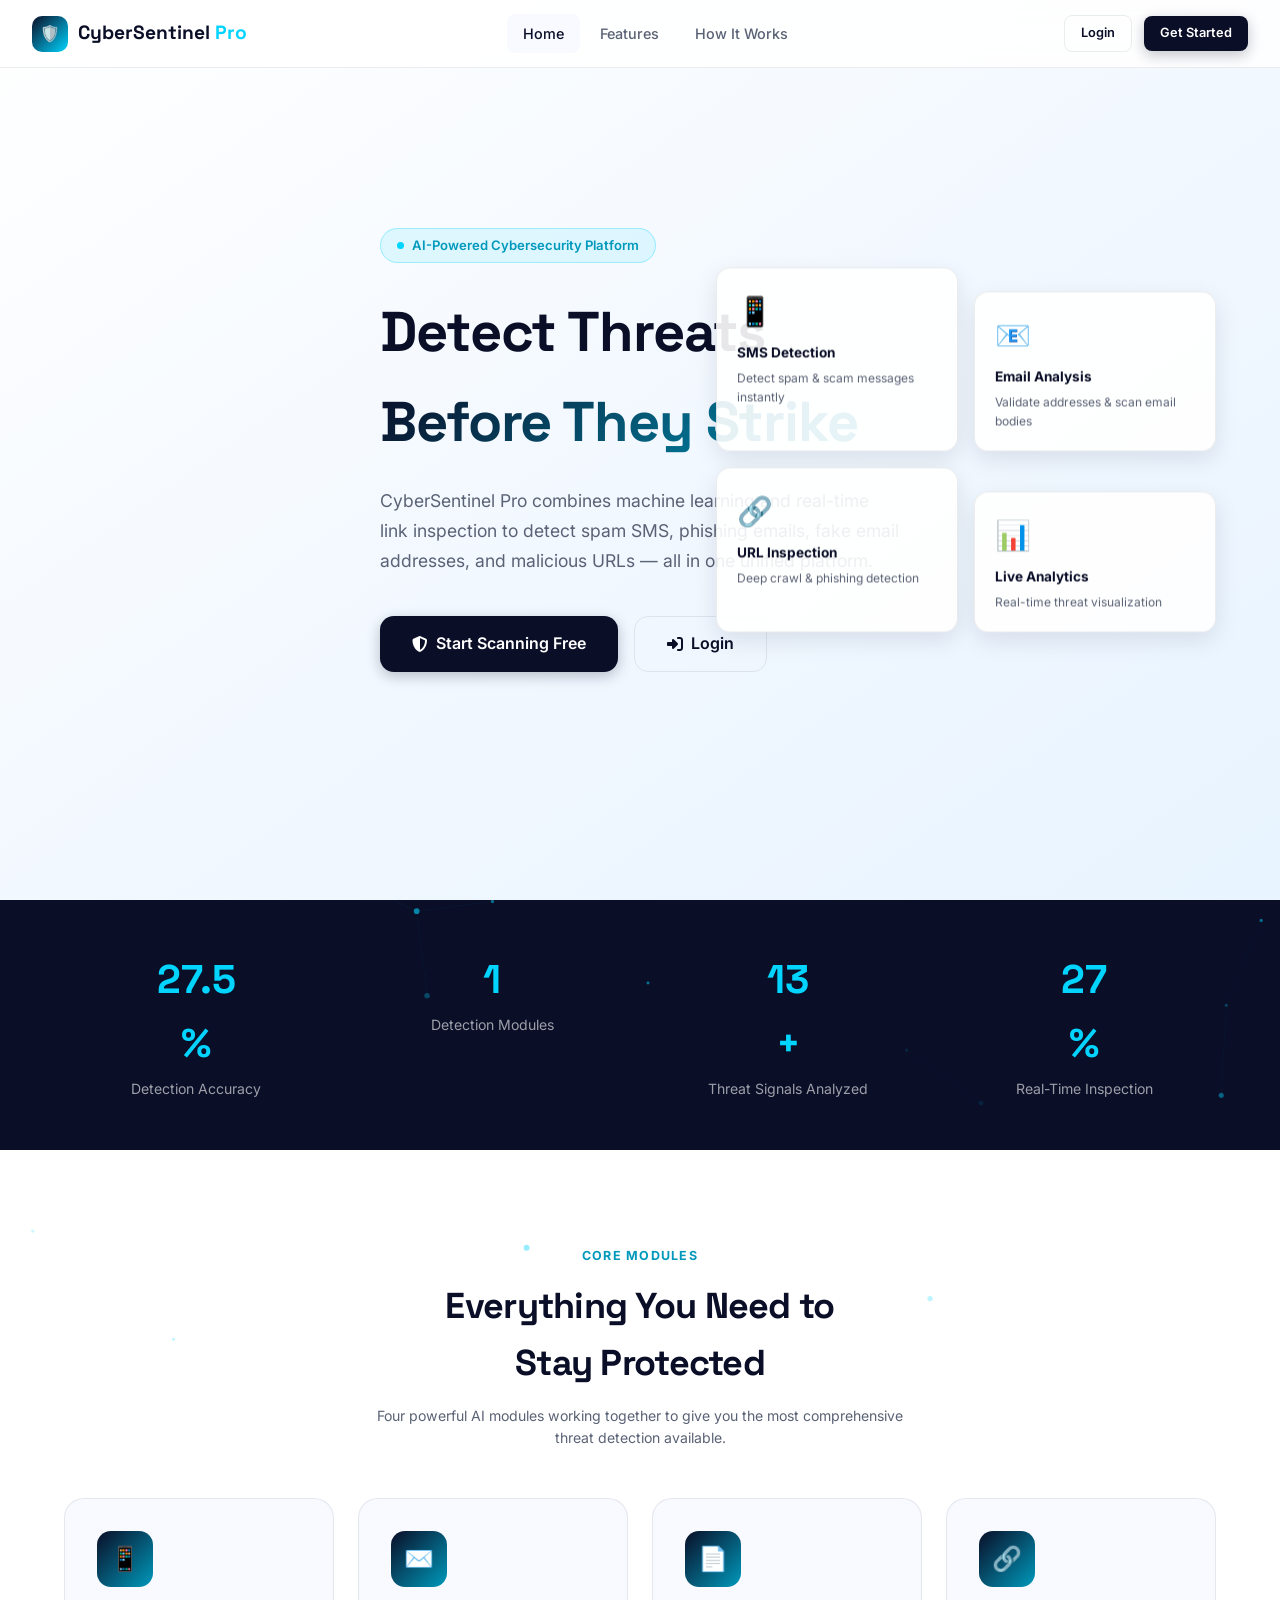
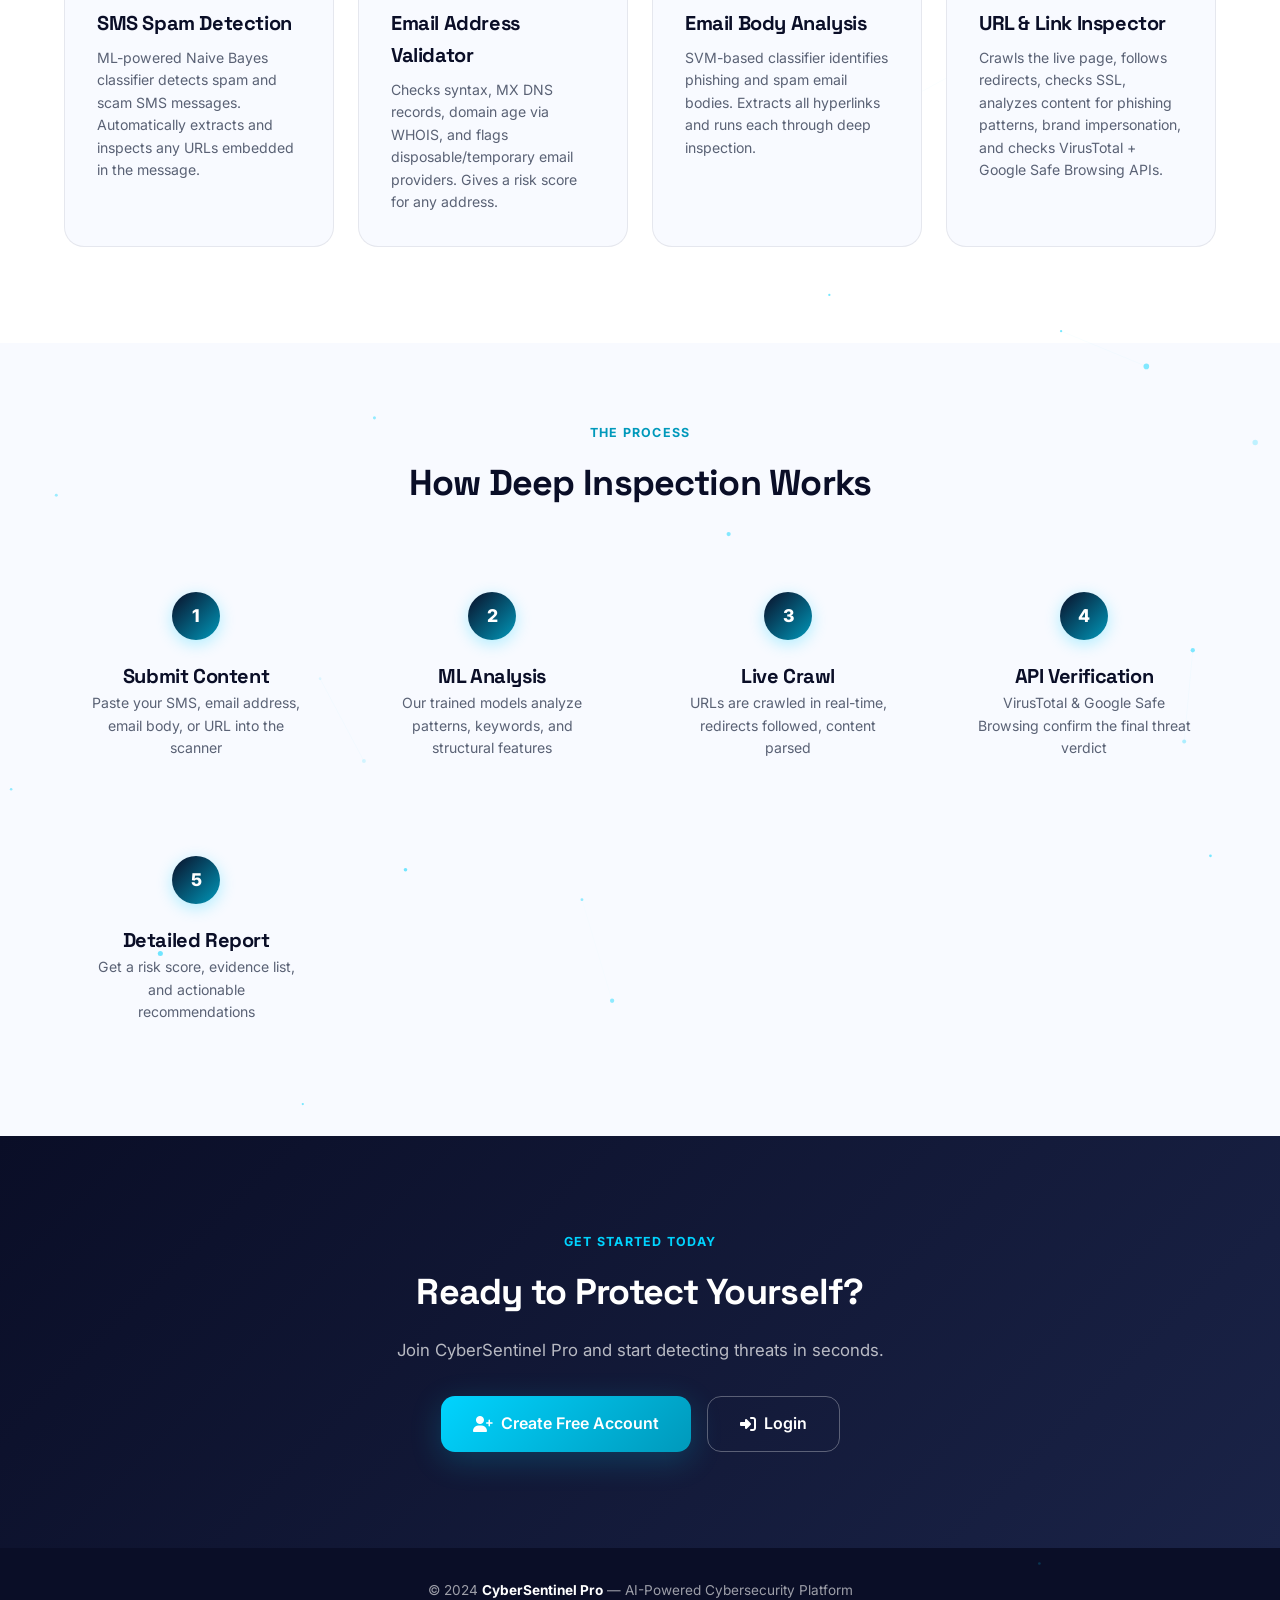
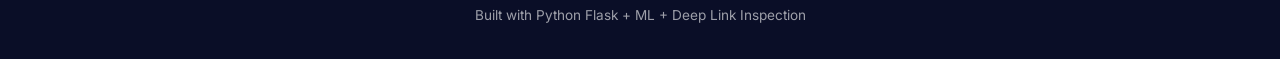
==== frontend/index.html @ 4f2b7bd3 "Secure configuration and remove hardcoded API keys" ====
<!DOCTYPE html>
<html lang="en">
<head>
  <meta charset="UTF-8">
  <meta name="viewport" content="width=device-width, initial-scale=1.0">
  <title>CyberSentinel Pro — AI-Powered Threat Detection</title>
  <link rel="stylesheet" href="assets/css/main.css">
  <link rel="stylesheet" href="https://cdnjs.cloudflare.com/ajax/libs/font-awesome/6.5.0/css/all.min.css">
  <style>
    /* ── Hero ── */
    .hero {
      position: relative;
      min-height: 100vh;
      display: flex;
      align-items: center;
      overflow: hidden;
      background: linear-gradient(145deg, #fff 0%, #f0f7ff 60%, #e8f4ff 100%);
    }
    .hero-content {
      position: relative;
      z-index: 1;
      max-width: 680px;
    }
    .hero-badge {
      display: inline-flex;
      align-items: center;
      gap: 8px;
      padding: 6px 16px;
      background: rgba(0,212,255,0.1);
      border: 1px solid rgba(0,212,255,0.3);
      border-radius: 100px;
      font-size: 0.82rem;
      font-weight: 600;
      color: var(--blue-dark);
      margin-bottom: 1.5rem;
      animation: fadeInDown 0.6s ease;
    }
    .hero-badge .dot {
      width: 7px; height: 7px;
      background: var(--blue);
      border-radius: 50%;
      animation: dotPulse 1.5s ease-in-out infinite;
    }
    @keyframes dotPulse {
      0%, 100% { transform: scale(1); opacity: 1; }
      50% { transform: scale(1.5); opacity: 0.6; }
    }
    .hero h1 {
      margin-bottom: 1.25rem;
      animation: fadeInUp 0.7s ease 0.1s both;
    }
    .hero-sub {
      font-size: 1.1rem;
      color: var(--text-secondary);
      max-width: 520px;
      margin-bottom: 2.5rem;
      line-height: 1.7;
      animation: fadeInUp 0.7s ease 0.2s both;
    }
    .hero-actions {
      display: flex;
      gap: 1rem;
      flex-wrap: wrap;
      animation: fadeInUp 0.7s ease 0.3s both;
    }
    .hero-visual {
      position: absolute;
      right: -5%;
      top: 50%;
      transform: translateY(-50%);
      width: 50%;
      max-width: 600px;
      z-index: 0;
      opacity: 0.06;
    }
    .hero-float {
      position: absolute;
      right: 5%;
      top: 50%;
      transform: translateY(-50%);
      width: 45%;
      max-width: 500px;
      display: grid;
      grid-template-columns: 1fr 1fr;
      gap: 1rem;
      z-index: 1;
      animation: fadeInRight 0.8s ease 0.4s both;
    }
    .hero-card {
      background: rgba(255,255,255,0.9);
      backdrop-filter: blur(10px);
      border: 1px solid var(--border-soft);
      border-radius: var(--radius-md);
      padding: 1.25rem;
      box-shadow: var(--shadow-md);
      transition: transform 0.4s ease;
    }
    .hero-card:hover { transform: translateY(-6px); }
    .hero-card:nth-child(even) { margin-top: 1.5rem; }
    .hero-card-icon { font-size: 1.8rem; margin-bottom: 0.5rem; }
    .hero-card-title { font-size: 0.85rem; font-weight: 700; margin-bottom: 0.25rem; }
    .hero-card-desc { font-size: 0.75rem; color: var(--text-secondary); }

    /* ── Features ── */
    .section-label {
      font-size: 0.78rem;
      font-weight: 700;
      letter-spacing: 0.1em;
      text-transform: uppercase;
      color: var(--blue-dark);
      margin-bottom: 0.75rem;
    }
    .features { padding: 6rem 0; }
    .features-grid {
      display: grid;
      grid-template-columns: repeat(auto-fit, minmax(260px, 1fr));
      gap: 1.5rem;
      margin-top: 3rem;
    }
    .feature-card {
      padding: 2rem;
      border-radius: var(--radius-lg);
      border: 1px solid var(--border-soft);
      background: var(--bg-card);
      transition: all var(--transition);
      position: relative;
      overflow: hidden;
    }
    .feature-card::before {
      content: '';
      position: absolute;
      top: 0; left: 0; right: 0;
      height: 3px;
      background: linear-gradient(90deg, var(--navy), var(--blue));
      transform: scaleX(0);
      transition: transform var(--transition);
    }
    .feature-card:hover::before { transform: scaleX(1); }
    .feature-card:hover { transform: translateY(-6px); box-shadow: var(--shadow-lg); }
    .feature-icon {
      width: 56px; height: 56px;
      border-radius: var(--radius-md);
      background: linear-gradient(135deg, var(--navy), var(--blue-dark));
      display: flex; align-items: center; justify-content: center;
      font-size: 1.5rem;
      margin-bottom: 1.25rem;
      color: #fff;
    }

    /* ── Stats bar ── */
    .stats-bar {
      background: var(--navy);
      color: #fff;
      padding: 3rem 0;
    }
    .stats-row {
      display: grid;
      grid-template-columns: repeat(auto-fit, minmax(200px, 1fr));
      gap: 2rem;
      text-align: center;
    }
    .stats-row .num {
      font-size: 2.5rem;
      font-family: 'Space Grotesk', sans-serif;
      font-weight: 800;
      color: var(--blue);
      display: block;
    }
    .stats-row .lbl { font-size: 0.88rem; color: rgba(255,255,255,0.6); }

    /* ── How it works ── */
    .how-it-works { padding: 5rem 0; background: var(--bg-card); }
    .steps {
      display: grid;
      grid-template-columns: repeat(auto-fit, minmax(220px, 1fr));
      gap: 2rem;
      margin-top: 3rem;
      counter-reset: steps;
    }
    .step {
      text-align: center;
      padding: 2rem 1.5rem;
      position: relative;
    }
    .step-num {
      width: 48px; height: 48px;
      border-radius: 50%;
      background: linear-gradient(135deg, var(--navy), var(--blue-dark));
      color: #fff;
      font-size: 1.1rem;
      font-weight: 800;
      display: flex; align-items: center; justify-content: center;
      margin: 0 auto 1.25rem;
      box-shadow: 0 4px 16px rgba(0,212,255,0.3);
    }

    /* ── CTA ── */
    .cta-section {
      padding: 6rem 0;
      text-align: center;
      position: relative;
      overflow: hidden;
    }
    .cta-bg {
      position: absolute;
      inset: 0;
      background: linear-gradient(135deg, var(--navy) 0%, #1a2347 100%);
    }
    .cta-section .container { position: relative; z-index: 1; color: #fff; }
    .cta-section h2 { color: #fff; }
    .cta-section p { color: rgba(255,255,255,0.7); font-size: 1.05rem; margin: 1rem 0 2rem; }

    /* ── Footer ── */
    footer {
      background: var(--navy);
      color: rgba(255,255,255,0.6);
      padding: 2rem 0;
      text-align: center;
      font-size: 0.85rem;
    }
    footer strong { color: #fff; }

    @keyframes fadeInDown { from { opacity: 0; transform: translateY(-20px); } to { opacity: 1; transform: translateY(0); } }
    @keyframes fadeInUp { from { opacity: 0; transform: translateY(20px); } to { opacity: 1; transform: translateY(0); } }
    @keyframes fadeInRight { from { opacity: 0; transform: translate(40px, -50%); } to { opacity: 1; transform: translate(0, -50%); } }
  </style>
</head>
<body>

<!-- Navigation -->
<nav class="navbar" id="navbar">
  <div class="nav-logo">
    <div class="logo-icon">🛡️</div>
    <span>CyberSentinel <span style="color:var(--blue)">Pro</span></span>
  </div>
  <div class="nav-links">
    <a href="index.html" class="nav-link active">Home</a>
    <a href="#features" class="nav-link">Features</a>
    <a href="#how" class="nav-link">How It Works</a>
  </div>
  <div class="nav-actions" id="nav-actions">
    <a href="login.html" class="btn btn-outline btn-sm">Login</a>
    <a href="register.html" class="btn btn-primary btn-sm">Get Started</a>
  </div>
</nav>

<!-- Canvas for particles -->
<canvas id="particles-canvas"></canvas>

<!-- HERO -->
<section class="hero">
  <div class="container">
    <div class="hero-content">
      <div class="hero-badge">
        <span class="dot"></span>
        AI-Powered Cybersecurity Platform
      </div>
      <h1>
        Detect Threats<br>
        <span class="gradient-text">Before They Strike</span>
      </h1>
      <p class="hero-sub">
        CyberSentinel Pro combines machine learning and real-time link inspection to detect spam SMS, phishing emails, fake email addresses, and malicious URLs — all in one unified platform.
      </p>
      <div class="hero-actions">
        <a href="register.html" class="btn btn-primary btn-lg btn-ripple">
          <i class="fas fa-shield-halved"></i> Start Scanning Free
        </a>
        <a href="login.html" class="btn btn-outline btn-lg">
          <i class="fas fa-sign-in-alt"></i> Login
        </a>
      </div>
    </div>
    <div class="hero-float">
      <div class="hero-card reveal">
        <div class="hero-card-icon">📱</div>
        <div class="hero-card-title">SMS Detection</div>
        <div class="hero-card-desc">Detect spam & scam messages instantly</div>
      </div>
      <div class="hero-card reveal reveal-delay-1">
        <div class="hero-card-icon">📧</div>
        <div class="hero-card-title">Email Analysis</div>
        <div class="hero-card-desc">Validate addresses & scan email bodies</div>
      </div>
      <div class="hero-card reveal reveal-delay-2">
        <div class="hero-card-icon">🔗</div>
        <div class="hero-card-title">URL Inspection</div>
        <div class="hero-card-desc">Deep crawl & phishing detection</div>
      </div>
      <div class="hero-card reveal reveal-delay-3">
        <div class="hero-card-icon">📊</div>
        <div class="hero-card-title">Live Analytics</div>
        <div class="hero-card-desc">Real-time threat visualization</div>
      </div>
    </div>
  </div>
</section>

<!-- STATS BAR -->
<div class="stats-bar">
  <div class="container">
    <div class="stats-row">
      <div>
        <span class="num counter" data-target="99.8">0</span><span class="num">%</span>
        <span class="lbl">Detection Accuracy</span>
      </div>
      <div>
        <span class="num counter" data-target="4">0</span>
        <span class="lbl">Detection Modules</span>
      </div>
      <div>
        <span class="num counter" data-target="50">0</span><span class="num">+</span>
        <span class="lbl">Threat Signals Analyzed</span>
      </div>
      <div>
        <span class="num counter" data-target="100">0</span><span class="num">%</span>
        <span class="lbl">Real-Time Inspection</span>
      </div>
    </div>
  </div>
</div>

<!-- FEATURES -->
<section class="features" id="features">
  <div class="container">
    <div class="text-center">
      <div class="section-label">Core Modules</div>
      <h2>Everything You Need to<br>Stay Protected</h2>
      <p class="text-muted mt-2" style="max-width:560px;margin:0.75rem auto 0;">Four powerful AI modules working together to give you the most comprehensive threat detection available.</p>
    </div>
    <div class="features-grid">
      <div class="feature-card reveal">
        <div class="feature-icon">📱</div>
        <h3>SMS Spam Detection</h3>
        <p class="text-muted mt-1">ML-powered Naive Bayes classifier detects spam and scam SMS messages. Automatically extracts and inspects any URLs embedded in the message.</p>
      </div>
      <div class="feature-card reveal reveal-delay-1">
        <div class="feature-icon">✉️</div>
        <h3>Email Address Validator</h3>
        <p class="text-muted mt-1">Checks syntax, MX DNS records, domain age via WHOIS, and flags disposable/temporary email providers. Gives a risk score for any address.</p>
      </div>
      <div class="feature-card reveal reveal-delay-2">
        <div class="feature-icon">📄</div>
        <h3>Email Body Analysis</h3>
        <p class="text-muted mt-1">SVM-based classifier identifies phishing and spam email bodies. Extracts all hyperlinks and runs each through deep inspection.</p>
      </div>
      <div class="feature-card reveal reveal-delay-3">
        <div class="feature-icon">🔗</div>
        <h3>URL & Link Inspector</h3>
        <p class="text-muted mt-1">Crawls the live page, follows redirects, checks SSL, analyzes content for phishing patterns, brand impersonation, and checks VirusTotal + Google Safe Browsing APIs.</p>
      </div>
    </div>
  </div>
</section>

<!-- HOW IT WORKS -->
<section class="how-it-works" id="how">
  <div class="container">
    <div class="text-center">
      <div class="section-label">The Process</div>
      <h2>How Deep Inspection Works</h2>
    </div>
    <div class="steps">
      <div class="step reveal">
        <div class="step-num">1</div>
        <h3>Submit Content</h3>
        <p class="text-muted">Paste your SMS, email address, email body, or URL into the scanner</p>
      </div>
      <div class="step reveal reveal-delay-1">
        <div class="step-num">2</div>
        <h3>ML Analysis</h3>
        <p class="text-muted">Our trained models analyze patterns, keywords, and structural features</p>
      </div>
      <div class="step reveal reveal-delay-2">
        <div class="step-num">3</div>
        <h3>Live Crawl</h3>
        <p class="text-muted">URLs are crawled in real-time, redirects followed, content parsed</p>
      </div>
      <div class="step reveal reveal-delay-3">
        <div class="step-num">4</div>
        <h3>API Verification</h3>
        <p class="text-muted">VirusTotal & Google Safe Browsing confirm the final threat verdict</p>
      </div>
      <div class="step reveal reveal-delay-4">
        <div class="step-num">5</div>
        <h3>Detailed Report</h3>
        <p class="text-muted">Get a risk score, evidence list, and actionable recommendations</p>
      </div>
    </div>
  </div>
</section>

<!-- CTA -->
<section class="cta-section">
  <div class="cta-bg"></div>
  <div class="container">
    <div class="section-label" style="color:var(--blue);">Get Started Today</div>
    <h2>Ready to Protect Yourself?</h2>
    <p>Join CyberSentinel Pro and start detecting threats in seconds.</p>
    <div style="display:flex;gap:1rem;justify-content:center;flex-wrap:wrap;">
      <a href="register.html" class="btn btn-blue btn-lg btn-ripple">
        <i class="fas fa-user-plus"></i> Create Free Account
      </a>
      <a href="login.html" class="btn btn-outline btn-lg" style="border-color:rgba(255,255,255,0.3);color:#fff;">
        <i class="fas fa-sign-in-alt"></i> Login
      </a>
    </div>
  </div>
</section>

<!-- Footer -->
<footer>
  <div class="container">
    <p>© 2024 <strong>CyberSentinel Pro</strong> — AI-Powered Cybersecurity Platform</p>
    <p style="margin-top:4px;">Built with Python Flask + ML + Deep Link Inspection</p>
  </div>
</footer>

<!-- Toast Container -->
<div id="toast-container"></div>

<script src="assets/js/auth.js"></script>
<script src="assets/js/animations.js"></script>
<script>
  // Counter animation
  function animateCounter(el) {
    const target = parseFloat(el.dataset.target);
    const duration = 1800;
    const step = target / (duration / 16);
    let current = 0;
    const timer = setInterval(() => {
      current += step;
      if (current >= target) { current = target; clearInterval(timer); }
      el.textContent = Number.isInteger(target) ? Math.floor(current) : current.toFixed(1);
    }, 16);
  }
  const counters = document.querySelectorAll('.counter');
  const observer = new IntersectionObserver(entries => {
    entries.forEach(e => { if (e.isIntersecting) { animateCounter(e.target); observer.unobserve(e.target); } });
  }, { threshold: 0.5 });
  counters.forEach(c => observer.observe(c));

  // Update nav based on auth
  const uta = document.getElementById('nav-actions');
  const utoken = localStorage.getItem('Utoken');
  const atoken = localStorage.getItem('Atoken');
  if (utoken) {
    uta.innerHTML = `<a href="dashboard.html" class="btn btn-outline btn-sm">Dashboard</a><a href="scan.html" class="btn btn-primary btn-sm"><i class="fas fa-search"></i> Scan</a>`;
  } else if (atoken) {
    uta.innerHTML = `<a href="admin.html" class="btn btn-primary btn-sm"><i class="fas fa-crown"></i> Admin Panel</a>`;
  }
</script>
</body>
</html>
---- frontend/assets/css/main.css ----
/* ===================================================
   CyberSentinel Pro — Global CSS + Animations
   =================================================== */

@import url('https://fonts.googleapis.com/css2?family=Inter:wght@300;400;500;600;700;800&family=Space+Grotesk:wght@400;500;600;700&display=swap');

/* ── CSS Variables ── */
:root {
  --bg: #ffffff;
  --bg-card: #f8faff;
  --bg-dark: #0A0E27;
  --navy: #0A0E27;
  --navy-light: #141830;
  --blue: #00D4FF;
  --blue-dark: #0099BB;
  --blue-glow: rgba(0, 212, 255, 0.25);
  --purple: #7B5EA7;
  --danger: #FF4757;
  --danger-glow: rgba(255, 71, 87, 0.25);
  --warning: #FFA502;
  --warning-glow: rgba(255, 165, 2, 0.25);
  --success: #2ED573;
  --success-glow: rgba(46, 213, 115, 0.25);
  --text-primary: #0A0E27;
  --text-secondary: #5A6275;
  --text-light: #8B95A5;
  --border: rgba(0, 212, 255, 0.15);
  --border-soft: rgba(10, 14, 39, 0.08);
  --shadow-sm: 0 2px 8px rgba(10, 14, 39, 0.06);
  --shadow-md: 0 8px 24px rgba(10, 14, 39, 0.1);
  --shadow-lg: 0 16px 48px rgba(10, 14, 39, 0.14);
  --shadow-blue: 0 8px 32px rgba(0, 212, 255, 0.2);
  --radius-sm: 8px;
  --radius-md: 14px;
  --radius-lg: 20px;
  --radius-xl: 28px;
  --transition: 0.3s cubic-bezier(0.4, 0, 0.2, 1);
}

/* ── Reset & Base ── */
*, *::before, *::after { box-sizing: border-box; margin: 0; padding: 0; }

html { scroll-behavior: smooth; }

body {
  font-family: 'Inter', -apple-system, BlinkMacSystemFont, sans-serif;
  background: var(--bg);
  color: var(--text-primary);
  line-height: 1.6;
  overflow-x: hidden;
  -webkit-font-smoothing: antialiased;
}

/* ── Typography ── */
h1, h2, h3, h4 { font-family: 'Space Grotesk', sans-serif; font-weight: 700; letter-spacing: -0.02em; }
h1 { font-size: clamp(2rem, 5vw, 3.5rem); }
h2 { font-size: clamp(1.5rem, 3vw, 2.25rem); }
h3 { font-size: 1.25rem; }

a { text-decoration: none; color: inherit; }

/* ── Scrollbar ── */
::-webkit-scrollbar { width: 6px; }
::-webkit-scrollbar-track { background: transparent; }
::-webkit-scrollbar-thumb { background: var(--border); border-radius: 3px; }
::-webkit-scrollbar-thumb:hover { background: var(--blue); }

/* ────────────────────────────────────────
   NAVIGATION
──────────────────────────────────────── */
.navbar {
  position: fixed;
  top: 0; left: 0; right: 0;
  z-index: 1000;
  padding: 0 2rem;
  height: 68px;
  display: flex;
  align-items: center;
  justify-content: space-between;
  background: rgba(255, 255, 255, 0.85);
  backdrop-filter: blur(20px);
  -webkit-backdrop-filter: blur(20px);
  border-bottom: 1px solid var(--border-soft);
  transition: box-shadow var(--transition);
}

.navbar.scrolled { box-shadow: var(--shadow-md); }

.nav-logo {
  display: flex;
  align-items: center;
  gap: 10px;
  font-family: 'Space Grotesk', sans-serif;
  font-weight: 700;
  font-size: 1.2rem;
  color: var(--navy);
}

.nav-logo .logo-icon {
  width: 36px; height: 36px;
  background: linear-gradient(135deg, var(--navy), var(--blue));
  border-radius: 10px;
  display: flex; align-items: center; justify-content: center;
  font-size: 1rem;
}

.nav-links { display: flex; align-items: center; gap: 0.25rem; }

.nav-link {
  padding: 8px 16px;
  border-radius: var(--radius-sm);
  font-size: 0.9rem;
  font-weight: 500;
  color: var(--text-secondary);
  transition: all var(--transition);
}

.nav-link:hover, .nav-link.active {
  color: var(--navy);
  background: var(--bg-card);
}

.nav-actions { display: flex; align-items: center; gap: 0.75rem; }

/* ────────────────────────────────────────
   BUTTONS
──────────────────────────────────────── */
.btn {
  display: inline-flex;
  align-items: center;
  gap: 8px;
  padding: 10px 22px;
  border-radius: var(--radius-sm);
  font-size: 0.9rem;
  font-weight: 600;
  cursor: pointer;
  border: none;
  transition: all var(--transition);
  position: relative;
  overflow: hidden;
  white-space: nowrap;
}

.btn::before {
  content: '';
  position: absolute;
  inset: 0;
  background: rgba(255,255,255,0.15);
  transform: translateX(-100%);
  transition: transform 0.4s ease;
}

.btn:hover::before { transform: translateX(100%); }

.btn-primary {
  background: var(--navy);
  color: #fff;
  box-shadow: 0 4px 14px rgba(10,14,39,0.25);
}
.btn-primary:hover {
  transform: translateY(-2px);
  box-shadow: 0 8px 24px rgba(10,14,39,0.3);
}

.btn-blue {
  background: linear-gradient(135deg, var(--blue), var(--blue-dark));
  color: #fff;
  box-shadow: var(--shadow-blue);
}
.btn-blue:hover {
  transform: translateY(-2px);
  box-shadow: 0 12px 36px rgba(0,212,255,0.35);
}

.btn-outline {
  background: transparent;
  color: var(--navy);
  border: 1.5px solid var(--border-soft);
}
.btn-outline:hover {
  border-color: var(--blue);
  color: var(--blue-dark);
  background: var(--blue-glow);
}

.btn-danger {
  background: var(--danger);
  color: #fff;
}
.btn-danger:hover { transform: translateY(-2px); box-shadow: 0 8px 24px var(--danger-glow); }

.btn-sm { padding: 7px 16px; font-size: 0.8rem; }
.btn-lg { padding: 14px 32px; font-size: 1rem; border-radius: var(--radius-md); }
.btn-block { width: 100%; justify-content: center; }

/* Ripple effect */
.btn-ripple { position: relative; overflow: hidden; }
.ripple-wave {
  position: absolute;
  border-radius: 50%;
  transform: scale(0);
  animation: ripple 0.6s linear;
  background: rgba(255,255,255,0.3);
  pointer-events: none;
}
@keyframes ripple {
  to { transform: scale(4); opacity: 0; }
}

/* ────────────────────────────────────────
   CARDS
──────────────────────────────────────── */
.card {
  background: var(--bg-card);
  border: 1px solid var(--border-soft);
  border-radius: var(--radius-lg);
  padding: 1.75rem;
  transition: all var(--transition);
}

.card:hover {
  transform: translateY(-4px);
  box-shadow: var(--shadow-lg);
  border-color: var(--border);
}

.card-glass {
  background: rgba(255, 255, 255, 0.7);
  backdrop-filter: blur(12px);
  border: 1px solid rgba(255,255,255,0.9);
}

/* ────────────────────────────────────────
   STAT CARDS
──────────────────────────────────────── */
.stat-card {
  display: flex;
  align-items: center;
  gap: 1rem;
  padding: 1.25rem 1.5rem;
  background: var(--bg-card);
  border: 1px solid var(--border-soft);
  border-radius: var(--radius-md);
  transition: all var(--transition);
}

.stat-card:hover {
  transform: translateY(-3px);
  box-shadow: var(--shadow-md);
}

.stat-icon {
  width: 48px; height: 48px;
  border-radius: var(--radius-sm);
  display: flex; align-items: center; justify-content: center;
  font-size: 1.4rem;
  flex-shrink: 0;
}

.stat-icon.blue { background: rgba(0,212,255,0.12); }
.stat-icon.green { background: rgba(46,213,115,0.12); }
.stat-icon.red { background: rgba(255,71,87,0.12); }
.stat-icon.orange { background: rgba(255,165,2,0.12); }
.stat-icon.purple { background: rgba(123,94,167,0.12); }

.stat-value {
  font-size: 1.8rem;
  font-weight: 800;
  font-family: 'Space Grotesk', sans-serif;
  line-height: 1;
}

.stat-label { font-size: 0.8rem; color: var(--text-secondary); font-weight: 500; margin-top: 2px; }

/* ────────────────────────────────────────
   BADGES / VERDICTS
──────────────────────────────────────── */
.badge {
  display: inline-flex;
  align-items: center;
  gap: 5px;
  padding: 4px 12px;
  border-radius: 100px;
  font-size: 0.78rem;
  font-weight: 600;
  letter-spacing: 0.03em;
}

.badge-safe { background: rgba(46,213,115,0.12); color: #1a8a45; }
.badge-spam { background: rgba(255,165,2,0.12); color: #b36b00; }
.badge-phishing { background: rgba(255,71,87,0.12); color: #cc1a2a; }
.badge-dangerous { background: rgba(255,71,87,0.12); color: #cc1a2a; }
.badge-suspicious { background: rgba(255,165,2,0.12); color: #b36b00; }
.badge-legitimate { background: rgba(46,213,115,0.12); color: #1a8a45; }
.badge-disposable { background: rgba(123,94,167,0.12); color: #5a3e85; }
.badge-invalid { background: rgba(255,71,87,0.12); color: #cc1a2a; }

/* Pulsing danger badge */
.badge-dangerous, .badge-phishing {
  animation: badgePulse 2s ease-in-out infinite;
}
@keyframes badgePulse {
  0%, 100% { box-shadow: 0 0 0 0 var(--danger-glow); }
  50% { box-shadow: 0 0 0 6px rgba(255,71,87,0); }
}

/* ────────────────────────────────────────
   FORMS & INPUTS
──────────────────────────────────────── */
.form-group { margin-bottom: 1.25rem; }

.form-label {
  display: block;
  font-size: 0.85rem;
  font-weight: 600;
  color: var(--text-primary);
  margin-bottom: 6px;
}

.form-input, .form-textarea, .form-select {
  width: 100%;
  padding: 11px 14px;
  border: 1.5px solid var(--border-soft);
  border-radius: var(--radius-sm);
  font-size: 0.9rem;
  font-family: 'Inter', sans-serif;
  background: #fff;
  color: var(--text-primary);
  transition: all var(--transition);
  outline: none;
}

.form-input:focus, .form-textarea:focus, .form-select:focus {
  border-color: var(--blue);
  box-shadow: 0 0 0 3px var(--blue-glow);
}

.form-textarea {
  resize: vertical;
  min-height: 120px;
  line-height: 1.6;
}

.input-icon-wrap {
  position: relative;
}

.input-icon-wrap .input-icon {
  position: absolute;
  left: 12px;
  top: 50%;
  transform: translateY(-50%);
  color: var(--text-light);
  font-size: 1rem;
  pointer-events: none;
}

.input-icon-wrap .form-input {
  padding-left: 40px;
}

.form-error {
  font-size: 0.78rem;
  color: var(--danger);
  margin-top: 4px;
  display: flex;
  align-items: center;
  gap: 4px;
}

/* ────────────────────────────────────────
   ALERTS
──────────────────────────────────────── */
.alert {
  padding: 12px 16px;
  border-radius: var(--radius-sm);
  font-size: 0.88rem;
  display: flex;
  align-items: flex-start;
  gap: 10px;
  margin-bottom: 1rem;
}

.alert-danger { background: rgba(255,71,87,0.08); border: 1px solid rgba(255,71,87,0.2); color: #cc1a2a; }
.alert-success { background: rgba(46,213,115,0.08); border: 1px solid rgba(46,213,115,0.2); color: #1a8a45; }
.alert-warning { background: rgba(255,165,2,0.08); border: 1px solid rgba(255,165,2,0.2); color: #b36b00; }
.alert-info { background: rgba(0,212,255,0.08); border: 1px solid rgba(0,212,255,0.2); color: #007a99; }

/* ────────────────────────────────────────
   LOADING STATES
──────────────────────────────────────── */
.spinner {
  width: 20px; height: 20px;
  border: 2px solid rgba(255,255,255,0.3);
  border-top-color: #fff;
  border-radius: 50%;
  animation: spin 0.7s linear infinite;
  display: inline-block;
}

.spinner-dark {
  border-color: rgba(0,212,255,0.2);
  border-top-color: var(--blue);
}

@keyframes spin { to { transform: rotate(360deg); } }

/* Scan loading animation */
.scan-loading {
  display: flex;
  flex-direction: column;
  align-items: center;
  gap: 1.5rem;
  padding: 3rem;
}

.scan-ring {
  width: 80px; height: 80px;
  position: relative;
}

.scan-ring::before, .scan-ring::after {
  content: '';
  position: absolute;
  inset: 0;
  border-radius: 50%;
  border: 3px solid transparent;
}

.scan-ring::before {
  border-top-color: var(--blue);
  animation: spin 1s linear infinite;
}

.scan-ring::after {
  border-bottom-color: var(--navy);
  animation: spin 1.5s linear infinite reverse;
}

.scan-line {
  position: absolute;
  top: 50%;
  left: 0; right: 0;
  height: 2px;
  background: linear-gradient(90deg, transparent, var(--blue), transparent);
  transform: translateY(-50%);
  animation: scanLine 2s ease-in-out infinite;
}

@keyframes scanLine {
  0%, 100% { opacity: 0; top: 10%; }
  50% { opacity: 1; top: 90%; }
}

/* ────────────────────────────────────────
   TABLES
──────────────────────────────────────── */
.table-wrap { overflow-x: auto; border-radius: var(--radius-md); border: 1px solid var(--border-soft); }

table { width: 100%; border-collapse: collapse; background: #fff; }

thead tr {
  background: var(--navy);
  color: #fff;
}

thead th {
  padding: 12px 16px;
  text-align: left;
  font-size: 0.8rem;
  font-weight: 600;
  letter-spacing: 0.05em;
  text-transform: uppercase;
}

tbody tr {
  border-bottom: 1px solid var(--border-soft);
  transition: background var(--transition);
}

tbody tr:hover { background: var(--bg-card); }

tbody td { padding: 12px 16px; font-size: 0.88rem; vertical-align: middle; }
tbody tr:last-child { border-bottom: none; }

/* ────────────────────────────────────────
   RISK SCORE GAUGE
──────────────────────────────────────── */
.risk-gauge {
  position: relative;
  width: 140px; height: 80px;
  overflow: hidden;
  margin: 0 auto;
}

.risk-gauge svg { width: 140px; height: 140px; }

.gauge-needle {
  transform-origin: 70px 70px;
  transition: transform 1.2s cubic-bezier(0.34, 1.56, 0.64, 1);
}

/* ────────────────────────────────────────
   REVEAL ANIMATIONS
──────────────────────────────────────── */
.reveal { opacity: 0; transform: translateY(24px); transition: opacity 0.6s ease, transform 0.6s ease; }
.reveal.visible { opacity: 1; transform: translateY(0); }
.reveal-delay-1 { transition-delay: 0.1s; }
.reveal-delay-2 { transition-delay: 0.2s; }
.reveal-delay-3 { transition-delay: 0.3s; }
.reveal-delay-4 { transition-delay: 0.4s; }

/* ────────────────────────────────────────
   PARTICLES BACKGROUND
──────────────────────────────────────── */
#particles-canvas {
  position: absolute;
  inset: 0;
  pointer-events: none;
  z-index: 0;
}

/* ────────────────────────────────────────
   UTILITY
──────────────────────────────────────── */
.container { max-width: 1200px; margin: 0 auto; padding: 0 1.5rem; }
.flex { display: flex; }
.flex-center { display: flex; align-items: center; justify-content: center; }
.gap-1 { gap: 0.5rem; }
.gap-2 { gap: 1rem; }
.gap-3 { gap: 1.5rem; }
.grid-2 { display: grid; grid-template-columns: repeat(auto-fit, minmax(280px, 1fr)); gap: 1.25rem; }
.grid-3 { display: grid; grid-template-columns: repeat(auto-fit, minmax(220px, 1fr)); gap: 1.25rem; }
.grid-4 { display: grid; grid-template-columns: repeat(auto-fit, minmax(180px, 1fr)); gap: 1rem; }
.text-center { text-align: center; }
.text-muted { color: var(--text-secondary); font-size: 0.88rem; }
.text-danger { color: var(--danger); }
.text-success { color: var(--success); }
.text-blue { color: var(--blue-dark); }
.fw-600 { font-weight: 600; }
.fw-700 { font-weight: 700; }
.mt-1 { margin-top: 0.5rem; }
.mt-2 { margin-top: 1rem; }
.mt-3 { margin-top: 1.5rem; }
.mb-1 { margin-bottom: 0.5rem; }
.mb-2 { margin-bottom: 1rem; }
.mb-3 { margin-bottom: 1.5rem; }
.hidden { display: none !important; }
.pt-nav { padding-top: 90px; }

/* ────────────────────────────────────────
   GRADIENT TEXT
──────────────────────────────────────── */
.gradient-text {
  background: linear-gradient(135deg, var(--navy) 0%, var(--blue-dark) 100%);
  -webkit-background-clip: text;
  -webkit-text-fill-color: transparent;
  background-clip: text;
}

/* ────────────────────────────────────────
   SECTION DIVIDER
──────────────────────────────────────── */
.section-divider {
  height: 1px;
  background: linear-gradient(90deg, transparent, var(--border), transparent);
  margin: 3rem 0;
}

/* ────────────────────────────────────────
   TOAST NOTIFICATIONS
──────────────────────────────────────── */
#toast-container {
  position: fixed;
  bottom: 24px; right: 24px;
  z-index: 9999;
  display: flex;
  flex-direction: column;
  gap: 10px;
  pointer-events: none;
}

.toast {
  display: flex;
  align-items: center;
  gap: 10px;
  padding: 12px 18px;
  border-radius: var(--radius-md);
  background: var(--navy);
  color: #fff;
  font-size: 0.88rem;
  font-weight: 500;
  box-shadow: var(--shadow-lg);
  pointer-events: auto;
  animation: slideInToast 0.4s ease, slideOutToast 0.4s ease 3.6s forwards;
  max-width: 340px;
}

.toast.toast-success { background: #1a5c35; border-left: 3px solid var(--success); }
.toast.toast-error { background: #6b1a24; border-left: 3px solid var(--danger); }
.toast.toast-warning { background: #6b4a00; border-left: 3px solid var(--warning); }
.toast.toast-info { background: var(--navy); border-left: 3px solid var(--blue); }

@keyframes slideInToast { from { opacity: 0; transform: translateX(60px); } to { opacity: 1; transform: translateX(0); } }
@keyframes slideOutToast { to { opacity: 0; transform: translateX(60px); } }

/* ────────────────────────────────────────
   MODAL
──────────────────────────────────────── */
.modal-overlay {
  position: fixed;
  inset: 0;
  background: rgba(10,14,39,0.5);
  backdrop-filter: blur(6px);
  z-index: 2000;
  display: flex;
  align-items: center;
  justify-content: center;
  padding: 1rem;
  animation: fadeIn 0.25s ease;
}

.modal {
  background: #fff;
  border-radius: var(--radius-xl);
  padding: 2rem;
  width: 100%;
  max-width: 480px;
  box-shadow: var(--shadow-lg);
  animation: scaleIn 0.3s cubic-bezier(0.34, 1.56, 0.64, 1);
}

.modal-header {
  display: flex;
  align-items: center;
  justify-content: space-between;
  margin-bottom: 1.5rem;
}

.modal-close {
  width: 32px; height: 32px;
  border-radius: 50%;
  border: none;
  background: var(--bg-card);
  color: var(--text-secondary);
  cursor: pointer;
  display: flex;
  align-items: center;
  justify-content: center;
  transition: all var(--transition);
  font-size: 1rem;
}

.modal-close:hover { background: var(--danger); color: #fff; }

@keyframes fadeIn { from { opacity: 0; } to { opacity: 1; } }
@keyframes scaleIn { from { opacity: 0; transform: scale(0.9); } to { opacity: 1; transform: scale(1); } }

/* ────────────────────────────────────────
   RESPONSIVE
──────────────────────────────────────── */
@media (max-width: 768px) {
  .nav-links { display: none; }
  .container { padding: 0 1rem; }
  .grid-4 { grid-template-columns: repeat(2, 1fr); }
}

@media (max-width: 480px) {
  .grid-4 { grid-template-columns: 1fr 1fr; }
  #toast-container { right: 12px; left: 12px; bottom: 12px; }
  .toast { max-width: 100%; }
}
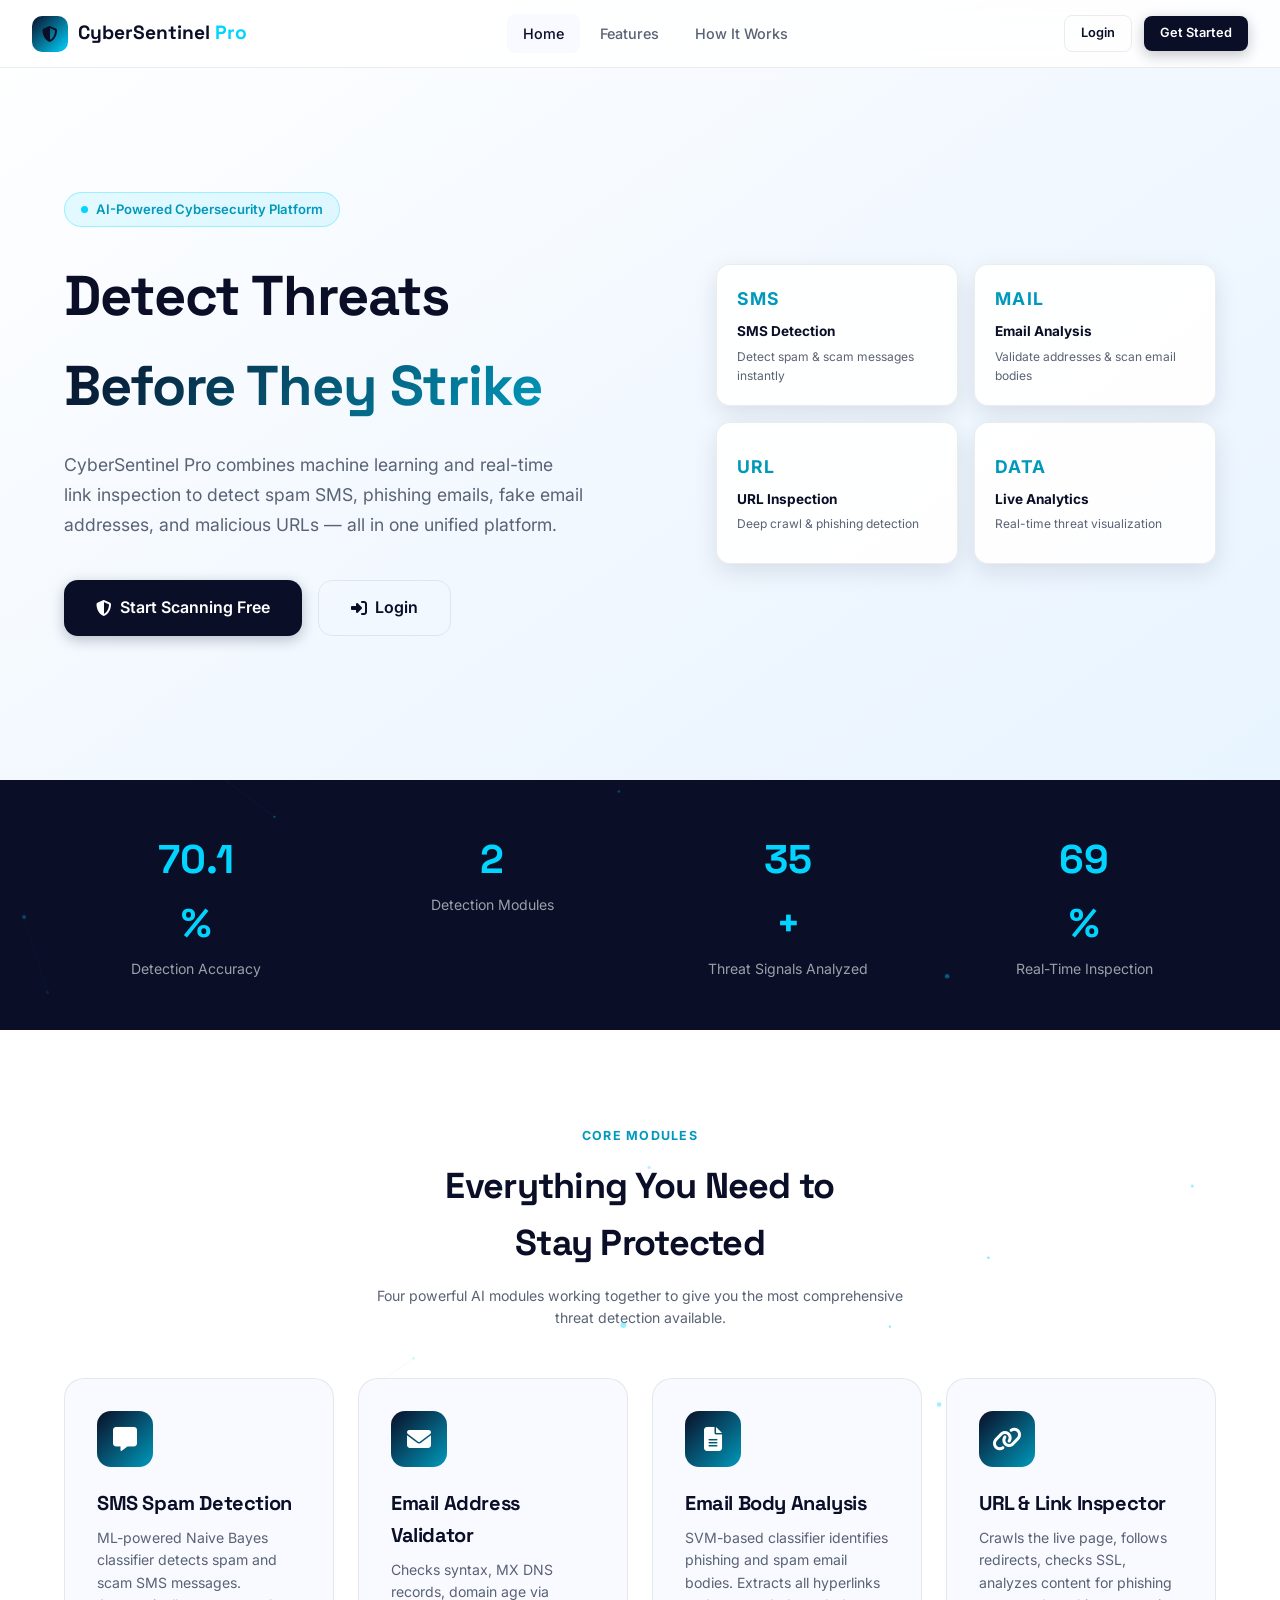
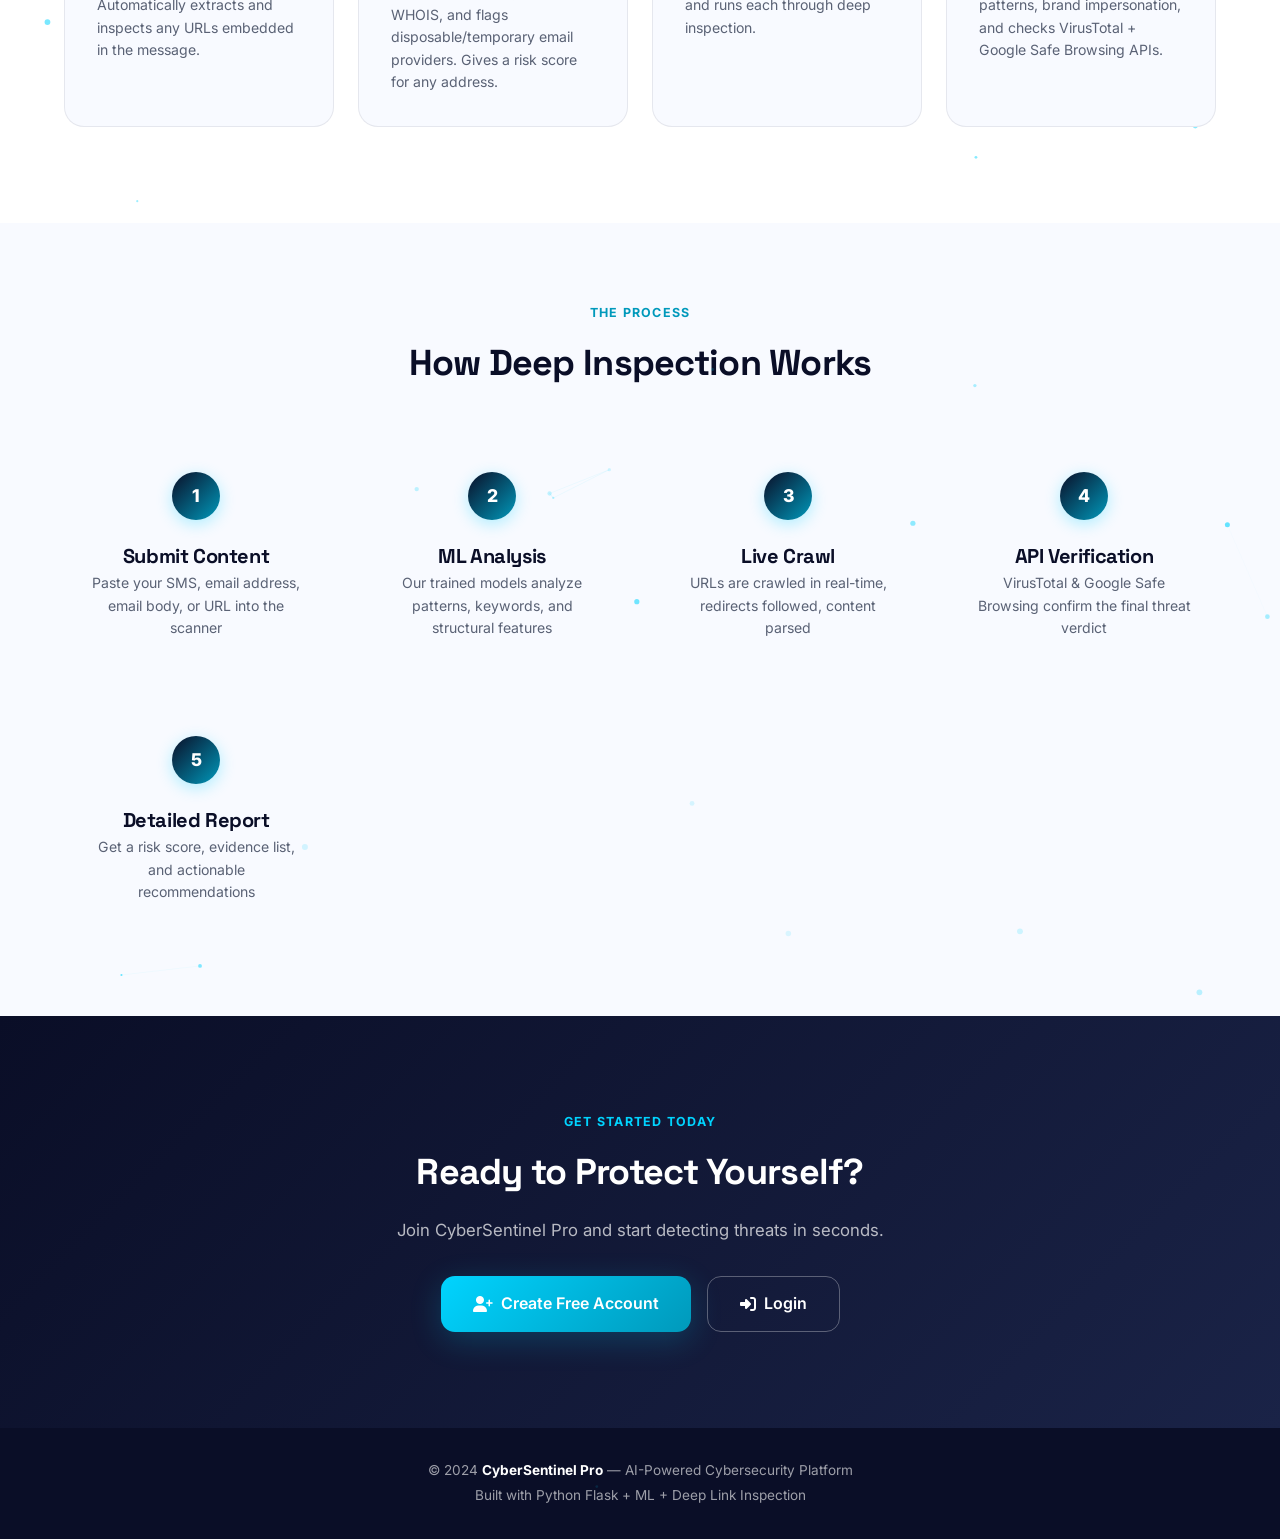
==== commit d6f6092d: "Update CyberSentinel project" ====
--- a/frontend/index.html
+++ b/frontend/index.html
@@ -10,11 +10,20 @@
     /* ── Hero ── */
     .hero {
       position: relative;
-      min-height: 100vh;
+      min-height: min(780px, 100vh);
       display: flex;
       align-items: center;
       overflow: hidden;
       background: linear-gradient(145deg, #fff 0%, #f0f7ff 60%, #e8f4ff 100%);
+    }
+    .hero .container {
+      width: 100%;
+      display: grid;
+      grid-template-columns: minmax(0, 1.08fr) minmax(380px, 0.92fr);
+      align-items: center;
+      gap: clamp(2rem, 5vw, 5rem);
+      padding-top: 7rem;
+      padding-bottom: 4rem;
     }
     .hero-content {
       position: relative;
@@ -74,12 +83,10 @@
       opacity: 0.06;
     }
     .hero-float {
-      position: absolute;
-      right: 5%;
-      top: 50%;
-      transform: translateY(-50%);
-      width: 45%;
-      max-width: 500px;
+      position: relative;
+      width: 100%;
+      max-width: 520px;
+      justify-self: end;
       display: grid;
       grid-template-columns: 1fr 1fr;
       gap: 1rem;
@@ -96,8 +103,8 @@
       transition: transform 0.4s ease;
     }
     .hero-card:hover { transform: translateY(-6px); }
-    .hero-card:nth-child(even) { margin-top: 1.5rem; }
-    .hero-card-icon { font-size: 1.8rem; margin-bottom: 0.5rem; }
+    .hero-card { min-height: 142px; display: flex; flex-direction: column; justify-content: center; }
+    .hero-card-icon { font-size: 1.1rem; font-weight: 700; letter-spacing: 0.08em; color: var(--blue-dark); margin-bottom: 0.5rem; }
     .hero-card-title { font-size: 0.85rem; font-weight: 700; margin-bottom: 0.25rem; }
     .hero-card-desc { font-size: 0.75rem; color: var(--text-secondary); }
 
@@ -222,7 +229,25 @@
 
     @keyframes fadeInDown { from { opacity: 0; transform: translateY(-20px); } to { opacity: 1; transform: translateY(0); } }
     @keyframes fadeInUp { from { opacity: 0; transform: translateY(20px); } to { opacity: 1; transform: translateY(0); } }
-    @keyframes fadeInRight { from { opacity: 0; transform: translate(40px, -50%); } to { opacity: 1; transform: translate(0, -50%); } }
+    @keyframes fadeInRight { from { opacity: 0; transform: translateX(40px); } to { opacity: 1; transform: translateX(0); } }
+    @media (max-width: 900px) {
+      .hero .container {
+        grid-template-columns: 1fr;
+        gap: 3rem;
+        padding-top: 8rem;
+      }
+      .hero-content { max-width: 720px; }
+      .hero-float { justify-self: start; max-width: 620px; }
+      .hero-visual { display: none; }
+    }
+    @media (max-width: 560px) {
+      .hero .container { gap: 2rem; padding-top: 7rem; padding-bottom: 3rem; }
+      .hero-sub { font-size: 1rem; margin-bottom: 1.75rem; }
+      .hero-actions { gap: 0.75rem; }
+      .hero-actions .btn { width: 100%; justify-content: center; }
+      .hero-float { grid-template-columns: 1fr; gap: 0.75rem; }
+      .hero-card { min-height: 116px; }
+    }
   </style>
 </head>
 <body>
@@ -230,7 +255,7 @@
 <!-- Navigation -->
 <nav class="navbar" id="navbar">
   <div class="nav-logo">
-    <div class="logo-icon">🛡️</div>
+    <div class="logo-icon"><i class="fas fa-shield-halved"></i></div>
     <span>CyberSentinel <span style="color:var(--blue)">Pro</span></span>
   </div>
   <div class="nav-links">
@@ -271,24 +296,24 @@
         </a>
       </div>
     </div>
-    <div class="hero-float">
+    <div class="hero-float" aria-label="CyberSentinel detection modules">
       <div class="hero-card reveal">
-        <div class="hero-card-icon">📱</div>
+        <div class="hero-card-icon">SMS</div>
         <div class="hero-card-title">SMS Detection</div>
         <div class="hero-card-desc">Detect spam & scam messages instantly</div>
       </div>
       <div class="hero-card reveal reveal-delay-1">
-        <div class="hero-card-icon">📧</div>
+        <div class="hero-card-icon">MAIL</div>
         <div class="hero-card-title">Email Analysis</div>
         <div class="hero-card-desc">Validate addresses & scan email bodies</div>
       </div>
       <div class="hero-card reveal reveal-delay-2">
-        <div class="hero-card-icon">🔗</div>
+        <div class="hero-card-icon">URL</div>
         <div class="hero-card-title">URL Inspection</div>
         <div class="hero-card-desc">Deep crawl & phishing detection</div>
       </div>
       <div class="hero-card reveal reveal-delay-3">
-        <div class="hero-card-icon">📊</div>
+        <div class="hero-card-icon">DATA</div>
         <div class="hero-card-title">Live Analytics</div>
         <div class="hero-card-desc">Real-time threat visualization</div>
       </div>
@@ -330,22 +355,22 @@
     </div>
     <div class="features-grid">
       <div class="feature-card reveal">
-        <div class="feature-icon">📱</div>
+        <div class="feature-icon"><i class="fas fa-comment-alt"></i></div>
         <h3>SMS Spam Detection</h3>
         <p class="text-muted mt-1">ML-powered Naive Bayes classifier detects spam and scam SMS messages. Automatically extracts and inspects any URLs embedded in the message.</p>
       </div>
       <div class="feature-card reveal reveal-delay-1">
-        <div class="feature-icon">✉️</div>
+        <div class="feature-icon"><i class="fas fa-envelope"></i></div>
         <h3>Email Address Validator</h3>
         <p class="text-muted mt-1">Checks syntax, MX DNS records, domain age via WHOIS, and flags disposable/temporary email providers. Gives a risk score for any address.</p>
       </div>
       <div class="feature-card reveal reveal-delay-2">
-        <div class="feature-icon">📄</div>
+        <div class="feature-icon"><i class="fas fa-file-lines"></i></div>
         <h3>Email Body Analysis</h3>
         <p class="text-muted mt-1">SVM-based classifier identifies phishing and spam email bodies. Extracts all hyperlinks and runs each through deep inspection.</p>
       </div>
       <div class="feature-card reveal reveal-delay-3">
-        <div class="feature-icon">🔗</div>
+        <div class="feature-icon"><i class="fas fa-link"></i></div>
         <h3>URL & Link Inspector</h3>
         <p class="text-muted mt-1">Crawls the live page, follows redirects, checks SSL, analyzes content for phishing patterns, brand impersonation, and checks VirusTotal + Google Safe Browsing APIs.</p>
       </div>
